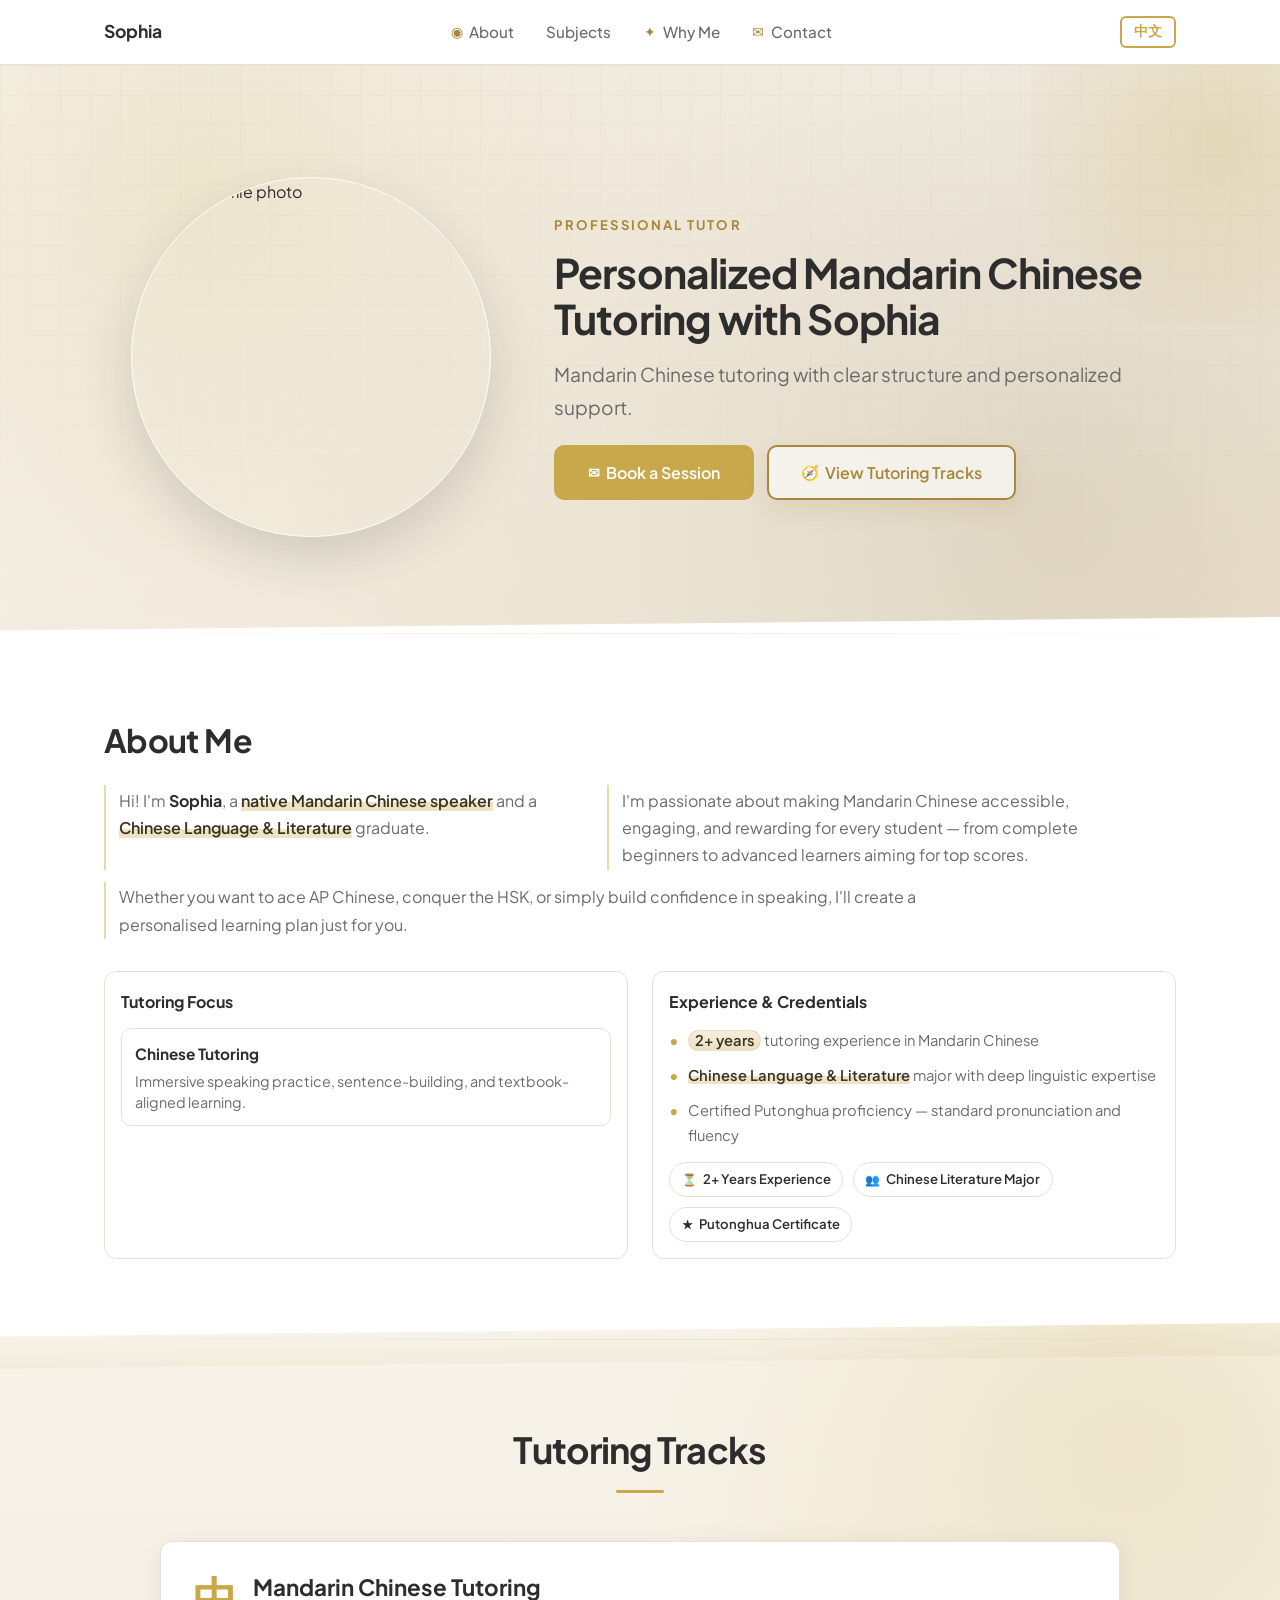
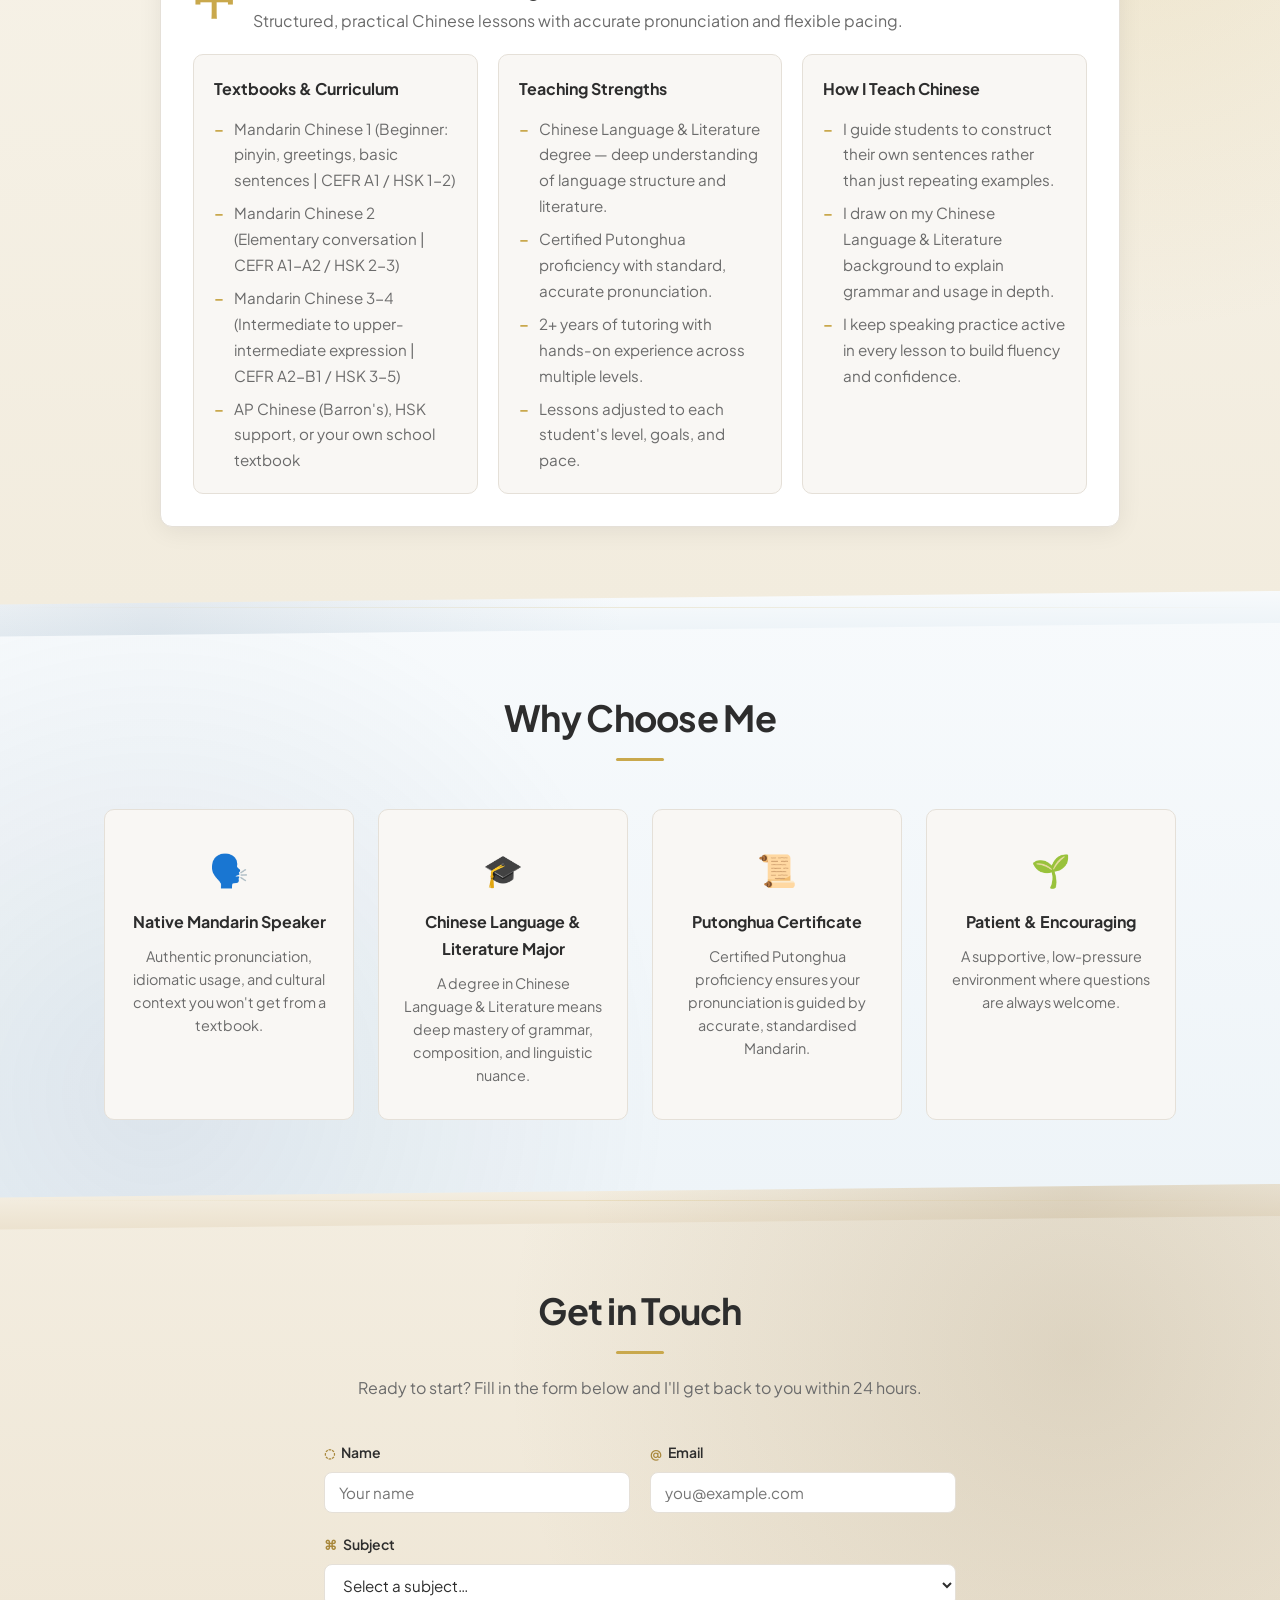
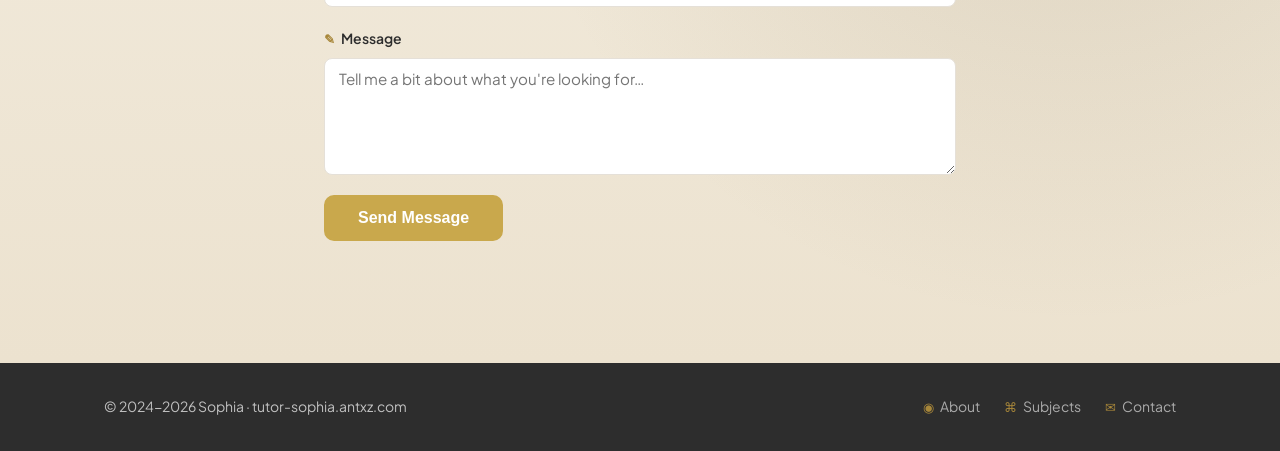
==== index.html @ 01e335f1 "Add Sophia's personal tutor website for tutor-sophia.antxz.com Agent-Logs-Url: https://github.com/An" ====
<!DOCTYPE html>
<html lang="en">
<head>
  <meta charset="UTF-8" />
  <meta name="viewport" content="width=device-width, initial-scale=1.0" />
  <title>Sophia Tutoring | Personalized Mandarin Chinese Lessons</title>
  <meta name="description" content="Personalized Mandarin Chinese tutoring with Sophia, a Chinese Language &amp; Literature graduate and native Mandarin speaker. Structured one-on-one lessons for school coursework, AP Chinese, HSK prep, and long-term confidence building." />
  <link rel="icon" type="image/svg+xml" href="favicon.svg" />
  <link rel="shortcut icon" href="favicon.svg" />

  <!-- Self-hosted: Plus Jakarta Sans (no external requests) -->

  <link rel="stylesheet" href="styles.css" />
</head>
<body>

  <div data-include="partials/nav.html"></div>
  <div data-include="partials/hero.html"></div>
  <div data-include="partials/about.html"></div>
  <div data-include="partials/subjects.html"></div>
  <div data-include="partials/why.html"></div>
  <div data-include="partials/contact.html"></div>
  <div data-include="partials/footer.html"></div>

  <script type="module" src="script.js"></script>
</body>
</html>
---- styles.css ----
/* ============================================================
   styles.css  —  Sophia Tutoring Website
   Palette:
     --accent:      #C9A84C  (warm gold)
     --accent-dark: #A8873A  (hover state)
     --bg:          #FFFFFF
     --surface:     #F9F7F4  (warm off-white for alternate sections)
     --text:        #2D2D2D  (dark charcoal)
     --text-muted:  #6B6B6B
     --border:      #E5E0D8
   ============================================================ */

/* ---------- Self-hosted Fonts ---------- */
@font-face {
  font-family: 'Plus Jakarta Sans';
  font-style: normal;
  font-weight: 400 700;
  font-display: swap;
  src: url('fonts/plus-jakarta-sans-latin-ext.woff2') format('woff2');
  unicode-range: U+0100-02BA, U+02BD-02C5, U+02C7-02CC, U+02CE-02D7, U+02DD-02FF,
                 U+0304, U+0308, U+0329, U+1D00-1DBF, U+1E00-1E9F, U+1EF2-1EFF,
                 U+2020, U+20A0-20AB, U+20AD-20C0, U+2113, U+2C60-2C7F, U+A720-A7FF;
}
@font-face {
  font-family: 'Plus Jakarta Sans';
  font-style: normal;
  font-weight: 400 700;
  font-display: swap;
  src: url('fonts/plus-jakarta-sans-latin.woff2') format('woff2');
  unicode-range: U+0000-00FF, U+0131, U+0152-0153, U+02BB-02BC, U+02C6, U+02DA,
                 U+02DC, U+0304, U+0308, U+0329, U+2000-206F, U+20AC, U+2122,
                 U+2191, U+2193, U+2212, U+2215, U+FEFF, U+FFFD;
}

/* ---------- Reset / Base ---------- */
*, *::before, *::after {
  box-sizing: border-box;
  margin: 0;
  padding: 0;
}

:root {
  --accent:       #C9A84C;
  --accent-dark:  #A8873A;
  --bg:           #FFFFFF;
  --surface:      #F9F7F4;
  --text:         #2D2D2D;
  --text-muted:   #6B6B6B;
  --border:       #E5E0D8;
  --radius:       10px;
  --transition:   0.25s ease;
  --shadow:       0 4px 24px rgba(0,0,0,0.07);
}

html {
  scroll-behavior: smooth;
  font-size: 16px;
}

body {
  font-family: 'Plus Jakarta Sans', 'PingFang SC', 'Microsoft YaHei', 'Noto Sans SC', sans-serif;
  background: var(--bg);
  color: var(--text);
  line-height: 1.7;
  -webkit-font-smoothing: antialiased;
}

/* When Chinese is active, prefer system CJK fonts (no external request needed) */
body.lang-zh {
  font-family: 'PingFang SC', 'Microsoft YaHei', 'Noto Sans SC', 'Plus Jakarta Sans', sans-serif;
}

body.menu-open {
  overflow: hidden;
}

img { max-width: 100%; display: block; }

a {
  color: inherit;
  text-decoration: none;
}

ul { list-style: none; }

/* ---------- Keyword Emphasis ---------- */
.kword {
  position: relative;
  display: inline;
  color: #3b3220;
  font-weight: 600;
  background-image: linear-gradient(180deg, transparent 58%, rgba(201,168,76,0.32) 58%);
  background-repeat: no-repeat;
  background-size: 100% 100%;
  animation: kwordPulse 3.4s ease-in-out infinite;
}

.kword-glow {
  background-image: linear-gradient(180deg, transparent 52%, rgba(201,168,76,0.5) 52%);
  text-shadow: 0 0 18px rgba(201,168,76,0.25);
}

.kword-pill {
  padding: 0.02em 0.38em;
  border-radius: 999px;
  background-image: linear-gradient(180deg, rgba(201,168,76,0.2) 0%, rgba(201,168,76,0.34) 100%);
  border: 1px solid rgba(168,135,58,0.25);
}


@keyframes kwordPulse {
  0%, 100% { background-size: 100% 100%; }
  50% { background-size: 100% 94%; }
}

@media (prefers-reduced-motion: reduce) {
  .kword {
    animation: none;
  }

  .hero-avatar {
    animation: none;
  }
}

/* ---------- Motion ---------- */
.reveal {
  opacity: 0;
  transform: translateY(18px);
  transition: opacity 0.55s ease, transform 0.55s ease;
}

.reveal.in-view {
  opacity: 1;
  transform: translateY(0);
}

/* ---------- Utility ---------- */
.container {
  width: 100%;
  max-width: 1120px;
  margin-inline: auto;
  padding-inline: 1.5rem;
}

.section-title {
  font-size: clamp(1.5rem, 3vw, 2.25rem);
  font-weight: 700;
  text-align: center;
  margin-bottom: 3rem;
  color: var(--text);
  letter-spacing: -0.02em;
}

.section-title::after {
  content: '';
  display: block;
  width: 3rem;
  height: 3px;
  background: var(--accent);
  border-radius: 2px;
  margin: 0.6rem auto 0;
}

/* ---------- Buttons ---------- */
.btn {
  display: inline-block;
  padding: 0.75rem 2rem;
  border-radius: var(--radius);
  font-weight: 600;
  font-size: 1rem;
  cursor: pointer;
  border: 2px solid transparent;
  transition: background var(--transition), color var(--transition),
              border-color var(--transition), transform var(--transition);
}

.btn-primary {
  background: var(--accent);
  color: #fff;
  border-color: var(--accent);
}

.btn-primary:hover,
.btn-primary:focus-visible {
  background: var(--accent-dark);
  border-color: var(--accent-dark);
  transform: translateY(-2px);
  outline: none;
}

.btn-outline {
  background: transparent;
  color: var(--text);
  border-color: var(--border);
}

.btn-outline:hover,
.btn-outline:focus-visible {
  border-color: var(--accent);
  color: var(--accent-dark);
  transform: translateY(-2px);
  outline: none;
}

/* ---------- Icon Accents ---------- */
.hero-actions .btn,
.footer-nav a,
.contact .form-group label,
.about-badge,
.navbar-links a,
.nav-dropdown-toggle {
  display: inline-flex;
  align-items: center;
  gap: 0.38rem;
}

.hero-actions .btn {
  justify-content: center;
}

.hero-actions .btn::before,
.footer-nav a::before,
.contact .form-group label::before,
.about-badge::before,
.navbar-links a::before,
.nav-dropdown-toggle::before {
  font-size: 0.9em;
  line-height: 1;
}

.navbar-links a[href="#about"]::before,
.footer-nav a[href="#about"]::before {
  content: '◉';
  color: var(--accent-dark);
}

.navbar-links a[href="#why"]::before {
  content: '✦';
  color: var(--accent-dark);
}

.navbar-links a[href="#contact"]::before,
.footer-nav a[href="#contact"]::before {
  content: '✉';
  color: var(--accent-dark);
}

.footer-nav a[href="#subjects"]::before {
  content: '⌘';
  color: var(--accent-dark);
}

.nav-dropdown-menu a[href="#subjects-chinese-title"]::before {
  content: '中';
  color: var(--accent-dark);
}

.nav-dropdown-menu a[href="#subjects-math-title"]::before {
  content: 'π';
  color: var(--accent-dark);
}

.nav-dropdown-toggle::before {
  content: '⌘';
  color: var(--accent-dark);
}

.hero-actions .btn-primary::before {
  content: '✉';
}

.hero-actions .hero-tracks-btn::before {
  content: '🧭';
}

.contact label[for="name"]::before {
  content: '◌';
  color: var(--accent-dark);
}

.contact label[for="email"]::before {
  content: '@';
  color: var(--accent-dark);
}

.contact label[for="subject"]::before {
  content: '⌘';
  color: var(--accent-dark);
}

.contact label[for="message"]::before {
  content: '✎';
  color: var(--accent-dark);
}

.about-badge:nth-child(1)::before {
  content: '⏳';
}

.about-badge:nth-child(2)::before {
  content: '👥';
}

.about-badge:nth-child(3)::before {
  content: '★';
}

/* ---------- NAVBAR ---------- */
.navbar {
  position: sticky;
  top: 0;
  z-index: 100;
  background: rgba(255, 255, 255, 0.95);
  backdrop-filter: blur(8px);
  border-bottom: 1px solid var(--border);
}

.navbar-inner {
  display: flex;
  align-items: center;
  justify-content: space-between;
  height: 64px;
  gap: 1rem;
}

.navbar-logo {
  font-size: 1.1rem;
  font-weight: 700;
  color: var(--text);
  white-space: nowrap;
  transition: color var(--transition);
}

.navbar-logo:hover {
  color: var(--accent);
}

.navbar-links {
  display: flex;
  align-items: center;
  gap: 2rem;
}

.navbar-links > a,
.nav-dropdown-toggle {
  min-height: 1.5rem;
  line-height: 1;
}

.navbar-links a {
  font-size: 0.95rem;
  font-weight: 500;
  color: var(--text-muted);
  transition: color var(--transition);
  white-space: nowrap;
}

.navbar-links a:hover,
.navbar-links a.active {
  color: var(--accent);
}

.nav-dropdown {
  position: relative;
  display: flex;
  align-items: center;
}

.nav-dropdown-toggle {
  appearance: none;
  -webkit-appearance: none;
  background: transparent;
  border: none;
  color: var(--text-muted);
  font-family: inherit;
  font-size: 0.95rem;
  font-weight: 500;
  cursor: pointer;
  transition: color var(--transition);
  padding: 0;
  margin: 0;
  line-height: 1;
}

.navbar-links a::before,
.nav-dropdown-toggle::before {
  display: inline-flex;
  align-items: center;
  justify-content: center;
  width: 0.95em;
  height: 0.95em;
  line-height: 1;
  flex: 0 0 auto;
}

.nav-dropdown-toggle:hover,
.nav-dropdown.open .nav-dropdown-toggle {
  color: var(--accent);
}

.nav-dropdown-menu {
  position: absolute;
  top: calc(100% + 12px);
  left: 0;
  min-width: 220px;
  background: #fff;
  border: 1px solid var(--border);
  border-radius: 10px;
  box-shadow: 0 16px 30px rgba(0,0,0,0.08);
  padding: 0.45rem;
  display: none;
  z-index: 120;
}

.nav-dropdown.open .nav-dropdown-menu,
.nav-dropdown:focus-within .nav-dropdown-menu {
  display: flex;
  flex-direction: column;
  gap: 0.2rem;
}

.nav-dropdown-menu a {
  padding: 0.5rem 0.65rem;
  border-radius: 8px;
  color: var(--text-muted);
}

.nav-dropdown-menu a:hover {
  background: var(--surface);
  color: var(--text);
}

.navbar-actions {
  display: flex;
  align-items: center;
  gap: 0.75rem;
}

.lang-toggle {
  background: transparent;
  border: 2px solid var(--accent);
  color: var(--accent);
  border-radius: 6px;
  padding: 0.3rem 0.75rem;
  font-size: 0.85rem;
  font-weight: 600;
  cursor: pointer;
  transition: background var(--transition), color var(--transition);
  white-space: nowrap;
}

.lang-toggle:hover {
  background: var(--accent);
  color: #fff;
}

.hamburger {
  display: none;
  flex-direction: column;
  justify-content: center;
  gap: 5px;
  background: transparent;
  border: none;
  cursor: pointer;
  padding: 4px;
}

.hamburger span {
  display: block;
  width: 24px;
  height: 2px;
  background: var(--text);
  border-radius: 2px;
  transition: transform var(--transition), opacity var(--transition);
}

.hamburger.open span:nth-child(1) { transform: translateY(7px) rotate(45deg); }
.hamburger.open span:nth-child(2) { opacity: 0; }
.hamburger.open span:nth-child(3) { transform: translateY(-7px) rotate(-45deg); }

/* ---------- HERO ---------- */
.hero {
  background:
    radial-gradient(circle at 15% 20%, rgba(201,168,76,0.20) 0%, rgba(201,168,76,0.06) 35%, transparent 65%),
    radial-gradient(circle at 82% 78%, rgba(140,120,82,0.18) 0%, rgba(140,120,82,0.05) 38%, transparent 68%),
    linear-gradient(145deg, #f9f7f4 0%, #f3eee4 52%, #efe6d4 100%);
  padding: 7rem 0 6rem;
  position: relative;
  overflow: hidden;
}

.hero::before {
  content: '';
  position: absolute;
  inset: 0;
  background-image:
    linear-gradient(rgba(45,45,45,0.045) 1px, transparent 1px),
    linear-gradient(90deg, rgba(45,45,45,0.045) 1px, transparent 1px);
  background-size: 30px 30px;
  mask-image: linear-gradient(to bottom, rgba(0,0,0,0.55), transparent 92%);
  pointer-events: none;
}

.hero::after {
  content: '';
  position: absolute;
  width: 380px;
  height: 380px;
  right: -130px;
  top: -120px;
  background: radial-gradient(circle, rgba(201,168,76,0.22) 0%, rgba(201,168,76,0.03) 72%, transparent 78%);
  pointer-events: none;
}

.hero-shell {
  position: relative;
  z-index: 1;
  display: grid;
  grid-template-columns: 0.4fr 0.6fr;
  gap: 2.2rem;
  align-items: center;
}

.hero-media {
  display: flex;
  justify-content: center;
}

.hero-panel {
  text-align: left;
}

.hero-avatar {
  width: min(100%, 360px);
  aspect-ratio: 1 / 1;
  object-fit: cover;
  border-radius: 50%;
  border: 1px solid rgba(255,255,255,0.85);
  box-shadow: 0 20px 50px rgba(45,45,45,0.16);
  animation: floatAvatar 6s ease-in-out infinite;
}

@keyframes floatAvatar {
  0%, 100% { transform: translateY(0); }
  50% { transform: translateY(-6px); }
}

.hero-eyebrow {
  font-size: 0.82rem;
  font-weight: 700;
  letter-spacing: 0.16em;
  text-transform: uppercase;
  color: var(--accent-dark);
  margin-bottom: 0.85rem;
}

.hero-title {
  font-size: clamp(1.65rem, 3.2vw, 2.55rem);
  font-weight: 700;
  line-height: 1.14;
  letter-spacing: -0.02em;
  color: var(--text);
  margin-bottom: 0.95rem;
}

.hero-tagline {
  font-size: clamp(1rem, 1.65vw, 1.2rem);
  color: var(--text-muted);
  max-width: 58ch;
  margin-bottom: 1.35rem;
}

.hero-actions {
  display: flex;
  gap: 0.8rem;
  flex-wrap: wrap;
}

.hero-actions .btn {
  min-width: 184px;
  text-align: center;
}

/* ---------- Section Transitions ---------- */
.about,
.subjects,
.why,
.contact {
  position: relative;
  isolation: isolate;
}

.about::before,
.subjects::before,
.why::before,
.contact::before {
  content: '';
  position: absolute;
  left: 0;
  right: 0;
  top: -16px;
  height: 32px;
  background: inherit;
  transform: skewY(-0.6deg);
  transform-origin: 100% 0;
  z-index: -1;
  pointer-events: none;
}

.about::after,
.subjects::after,
.why::after,
.contact::after {
  content: '';
  position: absolute;
  top: 0;
  left: 0;
  right: 0;
  height: 1px;
  background: linear-gradient(90deg, transparent 0%, rgba(201,168,76,0.2) 50%, transparent 100%);
  pointer-events: none;
}

.hero-tracks-btn {
  border-color: var(--accent-dark);
  color: var(--accent-dark);
  background: rgba(255,255,255,0.62);
  box-shadow: 0 10px 22px rgba(168,135,58,0.14);
}

.hero-tracks-btn:hover,
.hero-tracks-btn:focus-visible {
  background: var(--accent);
  color: #fff;
  border-color: var(--accent);
}

/* ---------- ABOUT ---------- */
.about {
  padding: 5rem 0;
  background: #ffffff;
}

.about-wrap {
  display: grid;
  grid-template-columns: 1fr;
  gap: 1.6rem;
}

.about-intro h2 {
  font-size: clamp(1.5rem, 3vw, 2rem);
  font-weight: 700;
  margin-bottom: 1.1rem;
  letter-spacing: -0.02em;
}

.about-story-grid {
  display: grid;
  grid-template-columns: repeat(2, minmax(0, 1fr));
  gap: 0.75rem 1.6rem;
  max-width: 980px;
}

.about-story-grid p {
  color: var(--text-muted);
  margin-bottom: 0;
  padding: 0.1rem 0 0.1rem 0.8rem;
  border-left: 2px solid rgba(201,168,76,0.45);
}

.about-story-grid p:nth-child(3) {
  grid-column: 1 / -1;
  max-width: 72ch;
}

.about-story-grid p strong {
  color: var(--text);
}

.about-details {
  display: grid;
  grid-template-columns: repeat(2, 1fr);
  gap: 1.5rem;
  padding-top: 0.4rem;
}

.about-card {
  background: rgba(255,255,255,0.78);
  border: 1px solid var(--border);
  border-radius: 12px;
  padding: 1rem;
}

.about-card h3 {
  font-size: 1rem;
  margin-bottom: 0.8rem;
}

.about-focus-grid {
  display: grid;
  grid-template-columns: 1fr;
  gap: 0.75rem;
}

.about-focus-item {
  background: #fff;
  border: 1px solid var(--border);
  border-radius: 10px;
  padding: 0.75rem 0.8rem;
}

.about-focus-item h4 {
  font-size: 0.96rem;
  margin-bottom: 0.25rem;
}

.about-focus-item p {
  font-size: 0.9rem;
  color: var(--text-muted);
  line-height: 1.45;
}

.about-highlights {
  display: flex;
  flex-direction: column;
  gap: 0.5rem;
  margin-bottom: 0.85rem;
}

.about-highlights li {
  padding-left: 1.2rem;
  position: relative;
  color: var(--text-muted);
  font-size: 0.92rem;
  overflow-wrap: anywhere;
}

.about-highlights li + li {
  margin-top: 0.12rem;
}

.about-highlights li::before {
  content: '•';
  position: absolute;
  left: 0;
  color: var(--accent);
  font-weight: 700;
}

.about-badges {
  display: flex;
  flex-wrap: wrap;
  gap: 0.6rem;
}

.about-badge {
  display: inline-flex;
  align-items: center;
  padding: 0.35rem 0.72rem;
  border-radius: 999px;
  background: rgba(255,255,255,0.9);
  border: 1px solid var(--border);
  color: var(--text);
  font-size: 0.82rem;
  font-weight: 600;
}

/* ---------- SUBJECTS ---------- */
.subjects {
  padding: 5rem 0;
  background:
    radial-gradient(circle at 88% 12%, rgba(201,168,76,0.18) 0%, transparent 36%),
    linear-gradient(180deg, #f7f3e9 0%, #f2ecde 100%);
}

.tracks-wrap {
  max-width: 960px;
  margin-inline: auto;
  display: flex;
  flex-direction: column;
  gap: 1.5rem;
}

.track-card {
  background: var(--bg);
  border: 1px solid var(--border);
  border-radius: 12px;
  padding: 2rem;
  box-shadow: var(--shadow);
}

.track-header {
  display: grid;
  grid-template-columns: auto 1fr;
  gap: 1rem;
  align-items: start;
  margin-bottom: 1.2rem;
}

.track-header h3 {
  font-size: 1.4rem;
  line-height: 1.2;
  margin-bottom: 0.4rem;
}

#subjects-chinese-title,
#subjects-math-title {
  scroll-margin-top: 86px;
}

.track-header p {
  color: var(--text-muted);
}

.track-grid {
  display: grid;
  grid-template-columns: repeat(2, 1fr);
  gap: 1.25rem;
  min-width: 0;
}

.track-grid.single-column {
  grid-template-columns: 1fr;
}

.track-grid.three-column {
  grid-template-columns: repeat(3, 1fr);
}

.track-column {
  background: var(--surface);
  border: 1px solid var(--border);
  border-radius: 10px;
  padding: 1.25rem;
  min-width: 0;
}

.track-column h4 {
  font-size: 1rem;
  margin-bottom: 0.85rem;
  overflow-wrap: anywhere;
}

.track-column ul {
  display: flex;
  flex-direction: column;
  gap: 0.45rem;
}

.track-column ul li {
  padding-left: 1.25rem;
  position: relative;
  color: var(--text-muted);
  font-size: 0.95rem;
  overflow-wrap: anywhere;
  word-break: break-word;
}

.track-column ul li::before {
  content: '–';
  position: absolute;
  left: 0;
  color: var(--accent);
  font-weight: 700;
}

.subject-icon {
  font-size: 2.75rem;
  font-weight: 700;
  color: var(--accent);
  margin-bottom: 1rem;
  line-height: 1;
}

.subject-card h3 {
  font-size: 1.2rem;
  font-weight: 700;
  margin-bottom: 1.25rem;
  color: var(--text);
}

.subject-card ul {
  display: flex;
  flex-direction: column;
  gap: 0.5rem;
  text-align: left;
}

.subject-card ul li {
  padding-left: 1.25rem;
  position: relative;
  color: var(--text-muted);
  font-size: 0.95rem;
}

.subject-card ul li::before {
  content: '–';
  position: absolute;
  left: 0;
  color: var(--accent);
  font-weight: 700;
}

/* ---------- WHY CHOOSE ME ---------- */
.why {
  padding: 5rem 0;
  background:
    radial-gradient(circle at 12% 82%, rgba(82,111,140,0.12) 0%, transparent 42%),
    linear-gradient(180deg, #f7fafc 0%, #eef4f8 100%);
}

.why-grid {
  display: grid;
  grid-template-columns: repeat(4, 1fr);
  gap: 1.5rem;
}

.why-card {
  background: var(--surface);
  border: 1px solid var(--border);
  border-radius: var(--radius);
  padding: 2rem 1.5rem;
  text-align: center;
  transition: transform var(--transition), box-shadow var(--transition);
}

.why-card:hover {
  transform: translateY(-4px);
  box-shadow: var(--shadow);
}

.why-icon {
  font-size: 2rem;
  margin-bottom: 0.75rem;
}

.why-card h3 {
  font-size: 1rem;
  font-weight: 700;
  margin-bottom: 0.6rem;
  color: var(--text);
}

.why-card p {
  font-size: 0.9rem;
  color: var(--text-muted);
  line-height: 1.6;
}

/* ---------- CONTACT ---------- */
.contact {
  padding: 5rem 0;
  background:
    radial-gradient(circle at 84% 20%, rgba(140,120,82,0.2) 0%, transparent 46%),
    linear-gradient(180deg, #f3ede0 0%, #ece2cf 100%);
}

.contact-wrap {
  max-width: 680px;
}

.contact-sub {
  text-align: center;
  color: var(--text-muted);
  margin-top: -1.75rem;
  margin-bottom: 2.5rem;
}

.contact-form {
  display: flex;
  flex-direction: column;
  gap: 1.25rem;
}

.form-honeypot {
  position: absolute;
  left: -9999px;
  width: 1px;
  height: 1px;
  overflow: hidden;
}

.form-row {
  display: grid;
  grid-template-columns: 1fr 1fr;
  gap: 1.25rem;
}

.form-group {
  display: flex;
  flex-direction: column;
  gap: 0.4rem;
}

.form-group label {
  font-size: 0.875rem;
  font-weight: 600;
  color: var(--text);
}

.form-group input,
.form-group select,
.form-group textarea {
  font-family: inherit;
  font-size: 0.95rem;
  padding: 0.65rem 0.9rem;
  border: 1.5px solid var(--border);
  border-radius: 8px;
  background: var(--bg);
  color: var(--text);
  transition: border-color var(--transition), box-shadow var(--transition);
  outline: none;
}

.form-group input:focus,
.form-group select:focus,
.form-group textarea:focus {
  border-color: var(--accent);
  box-shadow: 0 0 0 3px rgba(201,168,76,0.15);
}

.form-group textarea { resize: vertical; }

.contact-form .btn { align-self: flex-start; }

.contact-form .btn:disabled {
  opacity: 0.72;
  cursor: not-allowed;
  transform: none;
}

.contact-status {
  min-height: 1.35rem;
  font-size: 0.9rem;
  line-height: 1.4;
}

.contact-status.is-success {
  color: #176a37;
}

.contact-status.is-error {
  color: #9f2525;
}

.contact-status.is-info {
  color: var(--text-muted);
}

/* ---------- FOOTER ---------- */
.footer {
  background: var(--text);
  color: rgba(255,255,255,0.7);
  padding: 2rem 0;
}

.footer-inner {
  display: flex;
  align-items: center;
  justify-content: space-between;
  gap: 1rem;
  flex-wrap: wrap;
}

.footer p { font-size: 0.875rem; }

.footer-nav {
  display: flex;
  gap: 1.5rem;
}

.footer-nav a {
  font-size: 0.875rem;
  color: rgba(255,255,255,0.6);
  transition: color var(--transition);
}

.footer-nav a:hover { color: var(--accent); }

/* ============================================================
   RESPONSIVE — Tablet (≤ 900px)
   ============================================================ */
@media (max-width: 900px) {
  .why-grid {
    grid-template-columns: repeat(2, 1fr);
  }

  .hero-shell {
    grid-template-columns: 1fr;
    gap: 1.3rem;
  }

  .hero-media {
    justify-content: center;
  }

  .hero-panel {
    text-align: center;
  }

  .hero-avatar {
    width: min(100%, 300px);
  }

  .hero-actions {
    justify-content: center;
  }

  .about-story-grid {
    grid-template-columns: 1fr;
  }

  .about-story-grid p:nth-child(3) {
    grid-column: auto;
    max-width: none;
  }

  .track-grid {
    grid-template-columns: 1fr;
  }

  .about-details {
    grid-template-columns: 1fr;
  }

  .about::before,
  .subjects::before,
  .why::before,
  .contact::before {
    top: -12px;
    height: 24px;
    transform: skewY(-0.45deg);
  }
}

/* ============================================================
   RESPONSIVE — Mobile (≤ 640px)
   ============================================================ */
@media (max-width: 640px) {
  /* Navbar: full-screen centered overlay */
  .navbar-links {
    display: flex;
    position: absolute;
    top: 64px;
    left: 0;
    right: 0;
    min-height: calc(100dvh - 64px);
    background: var(--bg);
    flex-direction: column;
    align-items: center;
    justify-content: center;
    gap: 2rem;
    z-index: 99;
    opacity: 0;
    transform: translateY(-12px);
    transition: opacity 0.25s ease, transform 0.25s ease;
    pointer-events: none;
    visibility: hidden;
    overflow-y: auto;
  }

  .navbar-links.open {
    opacity: 1;
    transform: translateY(0);
    pointer-events: auto;
    visibility: visible;
  }

  .navbar-links a {
    font-size: 1.25rem;
    font-weight: 600;
    color: var(--text);
    text-align: center;
  }

  .navbar-links > a,
  .navbar-links > .nav-dropdown {
    opacity: 0;
    transform: translateY(10px);
    transition: opacity 0.24s ease, transform 0.24s ease;
  }

  .navbar-links.open > a,
  .navbar-links.open > .nav-dropdown {
    opacity: 1;
    transform: translateY(0);
  }

  .navbar-links.open > *:nth-child(1) { transition-delay: 0.03s; }
  .navbar-links.open > *:nth-child(2) { transition-delay: 0.07s; }
  .navbar-links.open > *:nth-child(3) { transition-delay: 0.11s; }
  .navbar-links.open > *:nth-child(4) { transition-delay: 0.15s; }

  .nav-dropdown {
    flex-direction: column;
    align-items: center;
  }

  .nav-dropdown-toggle {
    font-size: 1.25rem;
    font-weight: 600;
    color: var(--text);
    text-align: center;
    width: auto;
  }

  .nav-dropdown-menu {
    position: static;
    min-width: 0;
    box-shadow: none;
    border: 0;
    border-radius: 0;
    background: transparent;
    padding: 0.5rem 0 0.2rem;
    display: flex;
    flex-direction: column;
    align-items: center;
    gap: 0.75rem;
    max-height: 0;
    opacity: 0;
    overflow: hidden;
    pointer-events: none;
    transform: translateY(-6px);
    transition: max-height 0.28s ease, opacity 0.22s ease, transform 0.22s ease;
  }

  .nav-dropdown.open .nav-dropdown-menu {
    max-height: 180px;
    opacity: 1;
    transform: translateY(0);
    pointer-events: auto;
  }

  .nav-dropdown-menu a {
    padding: 0.2rem 0;
    border-radius: 0;
    font-size: 1rem;
    text-align: center;
    color: var(--text-muted);
  }

  .nav-dropdown-menu a:hover {
    background: transparent;
    color: var(--accent);
  }

  .hamburger { display: flex; z-index: 100; }

  /* Hero */
  .hero { padding: 5rem 0 4rem; }

  .hero-title {
    font-size: 1.5rem;
    line-height: 1.2;
  }

  .hero-tagline {
    overflow-wrap: anywhere;
    word-break: break-word;
  }

  .hero-actions {
    width: 100%;
    flex-direction: column;
  }

  .hero-actions .btn {
    width: 100%;
    min-width: 0;
  }

  .about-story-grid p {
    padding: 0.75rem;
    border: 1px solid var(--border);
    border-left: 2px solid rgba(201,168,76,0.45);
    border-radius: 8px;
    background: rgba(255,255,255,0.8);
  }

  .tracks-wrap,
  .track-card,
  .track-grid,
  .track-column {
    min-width: 0;
  }

  .track-grid.three-column {
    display: flex;
    flex-direction: column;
    gap: 0.85rem;
  }

  .track-column {
    padding: 0.95rem;
  }

  .track-column ul li {
    font-size: 0.9rem;
  }

  .track-card {
    padding: 1.25rem;
  }

  .track-header {
    grid-template-columns: 1fr;
    text-align: left;
  }

  /* Why: single column */
  .why-grid {
    grid-template-columns: 1fr;
  }

  /* Contact form row: single column */
  .form-row {
    grid-template-columns: 1fr;
  }

  /* Footer */
  .footer-inner {
    flex-direction: column;
    text-align: center;
  }

  .footer-nav { justify-content: center; }

  .hero-actions .btn::before,
  .footer-nav a::before,
  .contact .form-group label::before,
  .about-badge::before,
  .navbar-links a::before,
  .nav-dropdown-toggle::before {
    width: 1.05rem;
    text-align: center;
  }
}
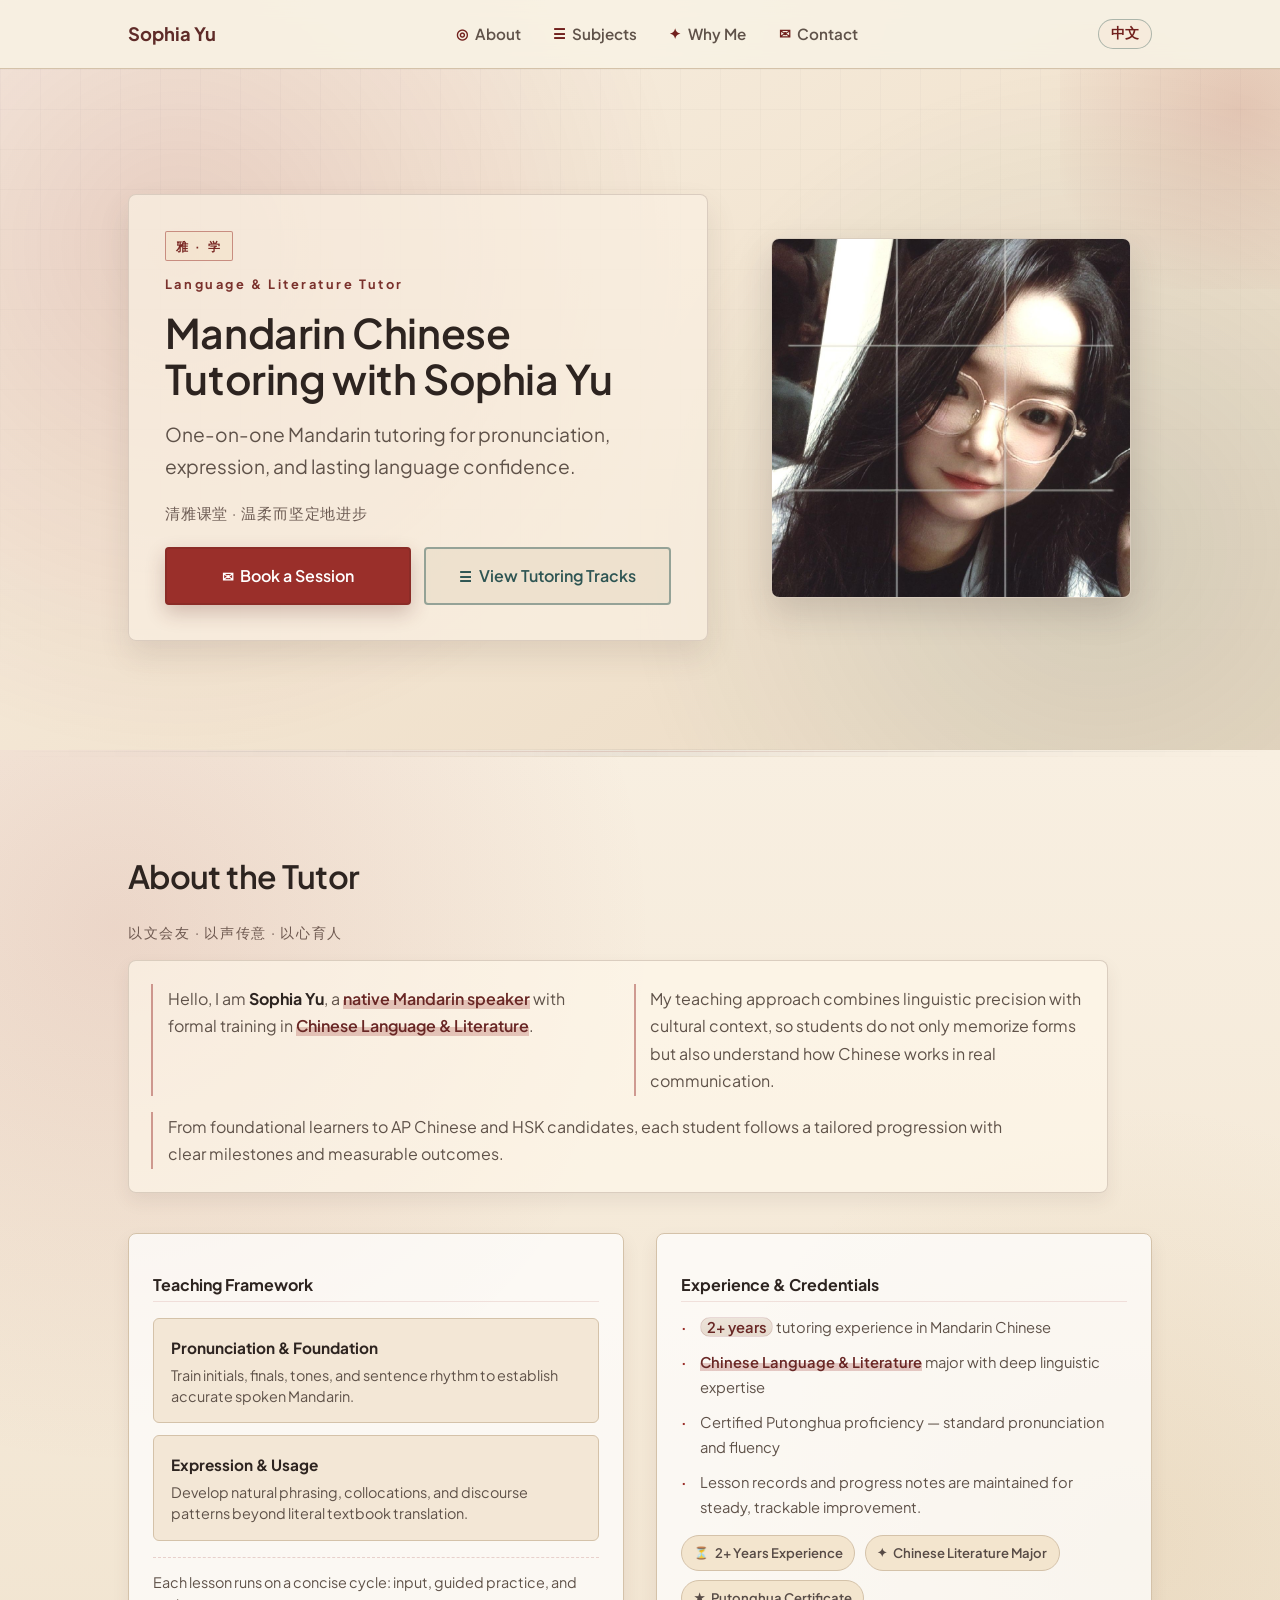
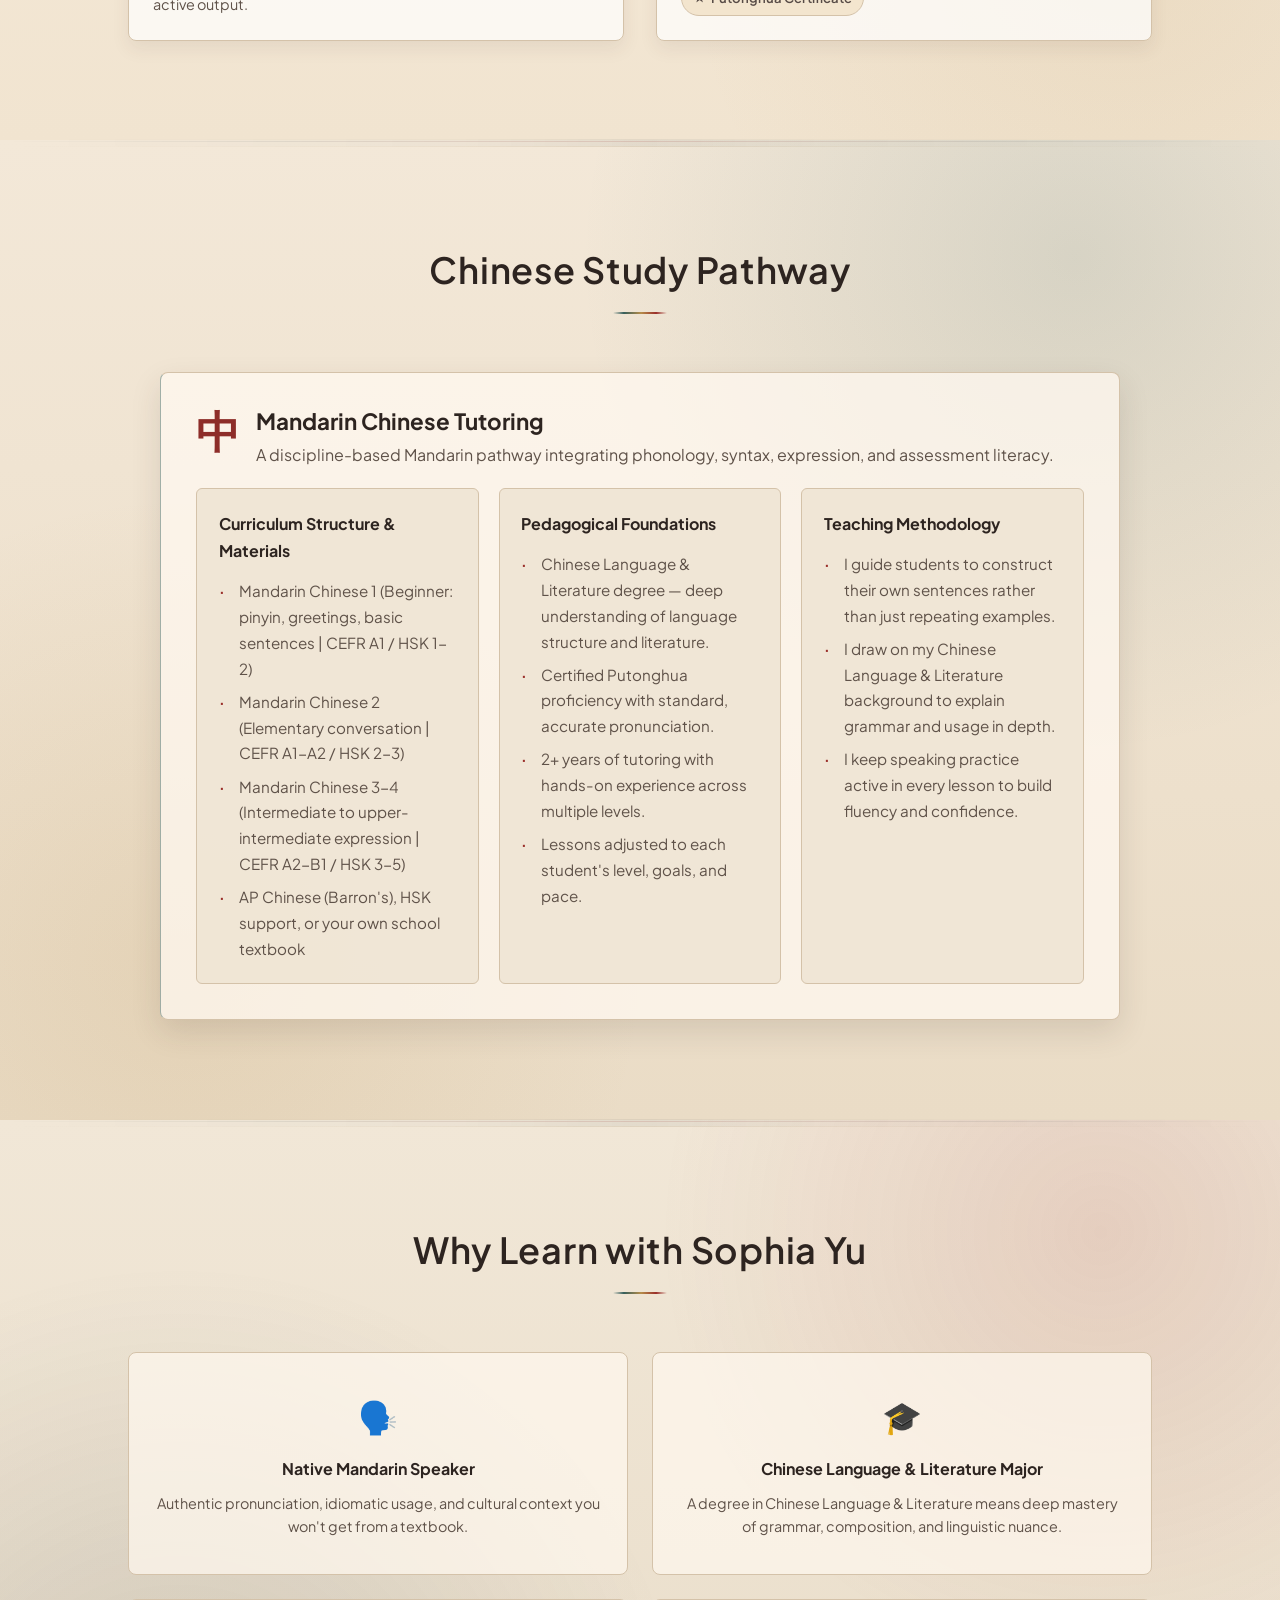
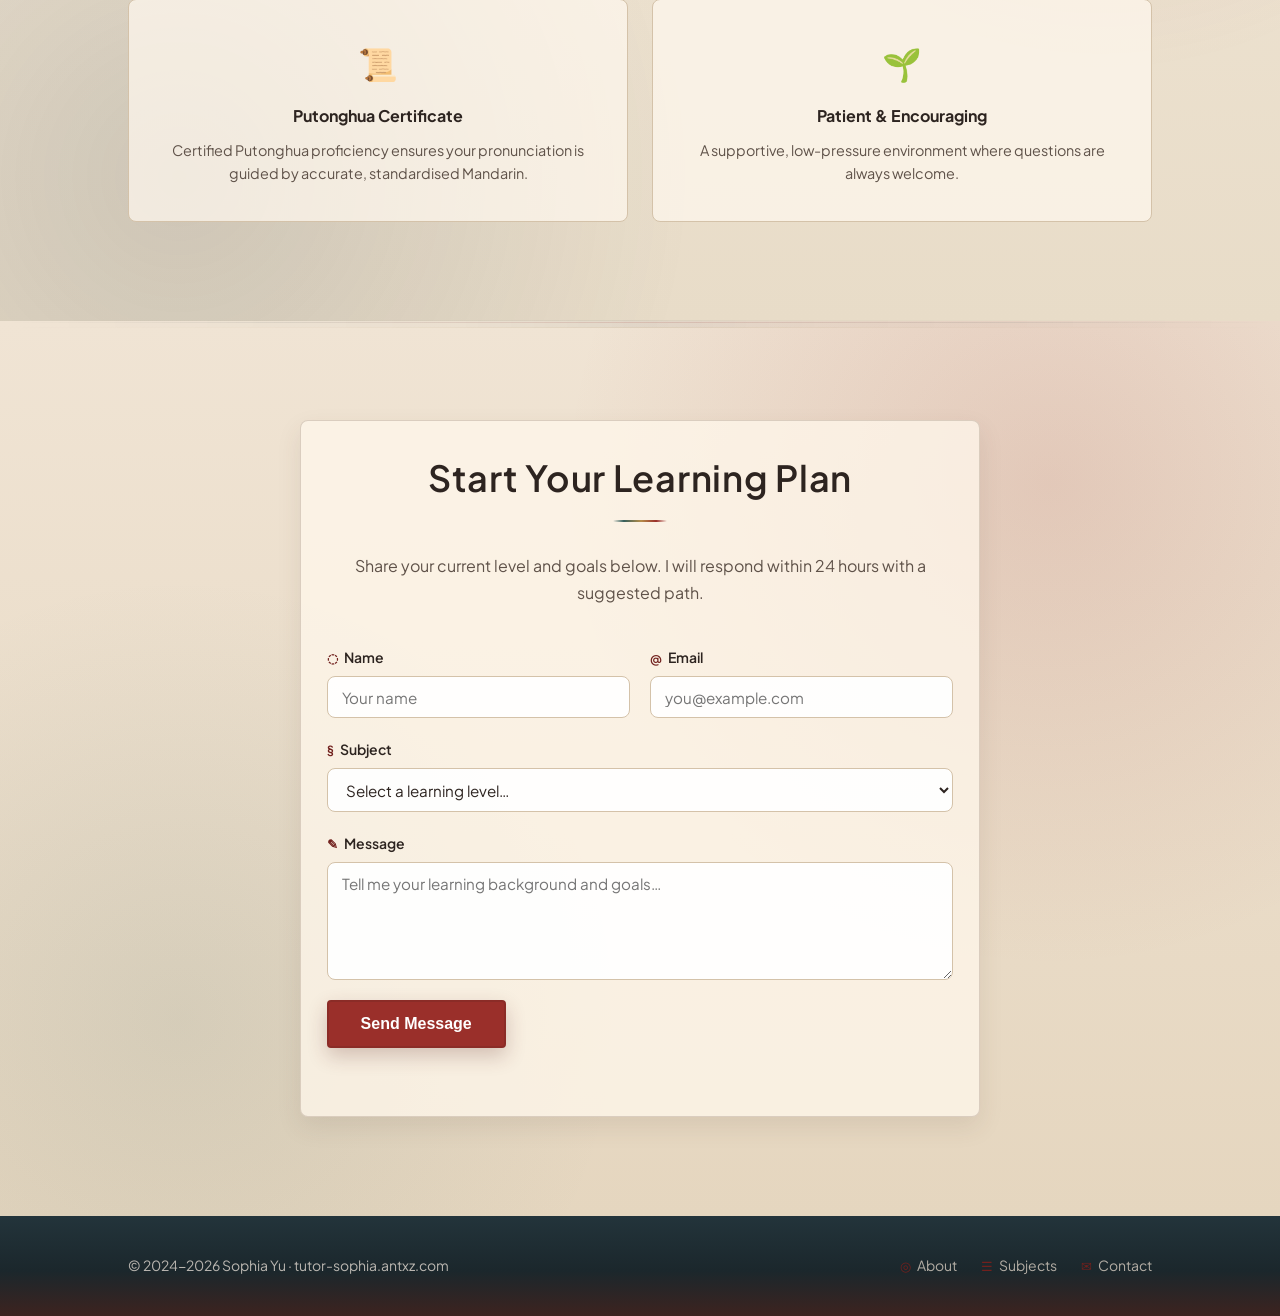
==== commit dedd59ee: "feat: refine Sophia Yu tutoring site theme, copy, and contact worker setup - reworked visual directi" ====
--- a/index.html
+++ b/index.html
@@ -3,8 +3,8 @@
 <head>
   <meta charset="UTF-8" />
   <meta name="viewport" content="width=device-width, initial-scale=1.0" />
-  <title>Sophia Tutoring | Personalized Mandarin Chinese Lessons</title>
-  <meta name="description" content="Personalized Mandarin Chinese tutoring with Sophia, a Chinese Language &amp; Literature graduate and native Mandarin speaker. Structured one-on-one lessons for school coursework, AP Chinese, HSK prep, and long-term confidence building." />
+  <title>Sophia Yu | Mandarin Chinese Tutoring</title>
+  <meta name="description" content="Sophia Yu offers one-on-one Mandarin Chinese instruction with a Chinese Language &amp; Literature background, combining phonetic accuracy, expressive depth, and exam-ready structure for AP Chinese and HSK learners." />
   <link rel="icon" type="image/svg+xml" href="favicon.svg" />
   <link rel="shortcut icon" href="favicon.svg" />
 
--- a/styles.css
+++ b/styles.css
@@ -1,14 +1,7 @@
 /* ============================================================
-   styles.css  —  Sophia Tutoring Website
-   Palette:
-     --accent:      #C9A84C  (warm gold)
-     --accent-dark: #A8873A  (hover state)
-     --bg:          #FFFFFF
-     --surface:     #F9F7F4  (warm off-white for alternate sections)
-     --text:        #2D2D2D  (dark charcoal)
-     --text-muted:  #6B6B6B
-     --border:      #E5E0D8
-   ============================================================ */
+  styles.css  —  Sophia Tutoring Website
+  Theme refresh: feminine Chinese-classical aesthetic
+  ============================================================ */
 
 /* ---------- Self-hosted Fonts ---------- */
 @font-face {
@@ -40,16 +33,22 @@
 }
 
 :root {
-  --accent:       #C9A84C;
-  --accent-dark:  #A8873A;
-  --bg:           #FFFFFF;
-  --surface:      #F9F7F4;
-  --text:         #2D2D2D;
-  --text-muted:   #6B6B6B;
-  --border:       #E5E0D8;
+  --accent:       #9a2f2a;
+  --accent-dark:  #71201d;
+  --accent-soft:  #f3e3ca;
+  --gold:         #b68d4a;
+  --jade:         #355e5b;
+  --ink:          #22303a;
+  --bg:           #f8f0e3;
+  --surface:      #f4eadb;
+  --surface-alt:  #ecdfcb;
+  --text:         #2d2420;
+  --text-muted:   #5f5249;
+  --border:       #d4c2a9;
   --radius:       10px;
   --transition:   0.25s ease;
-  --shadow:       0 4px 24px rgba(0,0,0,0.07);
+  --shadow:       0 12px 30px rgba(58, 45, 40, 0.13);
+  --font-ink:     'STKaiti', 'KaiTi', 'Kaiti SC', 'Songti SC', 'Noto Serif SC', 'SimSun', 'Times New Roman', serif;
 }
 
 html {
@@ -58,11 +57,38 @@
 }
 
 body {
-  font-family: 'Plus Jakarta Sans', 'PingFang SC', 'Microsoft YaHei', 'Noto Sans SC', sans-serif;
+  font-family: 'Plus Jakarta Sans', 'PingFang SC', 'Hiragino Sans GB', 'Microsoft YaHei', 'Noto Sans SC', sans-serif;
   background: var(--bg);
   color: var(--text);
   line-height: 1.7;
   -webkit-font-smoothing: antialiased;
+  position: relative;
+}
+
+body.lang-zh .navbar-logo,
+body.lang-zh .hero-eyebrow,
+body.lang-zh .hero-title,
+body.lang-zh .section-title,
+body.lang-zh .about-intro h2,
+body.lang-zh .about-card h3,
+body.lang-zh .track-header h3,
+body.lang-zh .why-card h3,
+body.lang-zh .contact .section-title,
+body.lang-zh .footer p {
+  font-family: var(--font-ink);
+}
+
+body::before {
+  content: '';
+  position: fixed;
+  inset: 0;
+  pointer-events: none;
+  z-index: -1;
+  background:
+    radial-gradient(circle at 10% 16%, rgba(154,47,42,0.13) 0%, transparent 40%),
+    radial-gradient(circle at 86% 10%, rgba(53,94,91,0.12) 0%, transparent 36%),
+    radial-gradient(circle at 72% 78%, rgba(182,141,74,0.12) 0%, transparent 34%),
+    linear-gradient(180deg, #faf3e8 0%, #f4e8d7 44%, #ecdeca 100%);
 }
 
 /* When Chinese is active, prefer system CJK fonts (no external request needed) */
@@ -87,24 +113,24 @@
 .kword {
   position: relative;
   display: inline;
-  color: #3b3220;
+  color: #692725;
   font-weight: 600;
-  background-image: linear-gradient(180deg, transparent 58%, rgba(201,168,76,0.32) 58%);
+  background-image: linear-gradient(180deg, transparent 56%, rgba(154,47,42,0.24) 56%);
   background-repeat: no-repeat;
   background-size: 100% 100%;
   animation: kwordPulse 3.4s ease-in-out infinite;
 }
 
 .kword-glow {
-  background-image: linear-gradient(180deg, transparent 52%, rgba(201,168,76,0.5) 52%);
-  text-shadow: 0 0 18px rgba(201,168,76,0.25);
+  background-image: linear-gradient(180deg, transparent 52%, rgba(154,47,42,0.3) 52%);
+  text-shadow: 0 0 10px rgba(154,47,42,0.16);
 }
 
 .kword-pill {
   padding: 0.02em 0.38em;
   border-radius: 999px;
-  background-image: linear-gradient(180deg, rgba(201,168,76,0.2) 0%, rgba(201,168,76,0.34) 100%);
-  border: 1px solid rgba(168,135,58,0.25);
+  background-image: linear-gradient(180deg, rgba(235,225,215,0.9) 0%, rgba(228,216,203,0.92) 100%);
+  border: 1px solid rgba(127,47,56,0.16);
 }
 
 
@@ -138,67 +164,71 @@
 /* ---------- Utility ---------- */
 .container {
   width: 100%;
-  max-width: 1120px;
+  max-width: 1080px;
   margin-inline: auto;
-  padding-inline: 1.5rem;
+  padding-inline: 1.75rem;
 }
 
 .section-title {
   font-size: clamp(1.5rem, 3vw, 2.25rem);
-  font-weight: 700;
+  font-weight: 600;
   text-align: center;
-  margin-bottom: 3rem;
+  margin-bottom: 3.6rem;
   color: var(--text);
-  letter-spacing: -0.02em;
+  letter-spacing: 0.02em;
 }
 
 .section-title::after {
   content: '';
   display: block;
-  width: 3rem;
-  height: 3px;
-  background: var(--accent);
+  width: 3.4rem;
+  height: 2px;
+  background: linear-gradient(90deg, transparent 0%, var(--jade) 20%, var(--gold) 52%, var(--accent) 80%, transparent 100%);
   border-radius: 2px;
-  margin: 0.6rem auto 0;
+  margin: 0.75rem auto 0;
 }
 
 /* ---------- Buttons ---------- */
 .btn {
   display: inline-block;
-  padding: 0.75rem 2rem;
-  border-radius: var(--radius);
+  padding: 0.82rem 2rem;
+  border-radius: 4px;
   font-weight: 600;
   font-size: 1rem;
   cursor: pointer;
   border: 2px solid transparent;
-  transition: background var(--transition), color var(--transition),
-              border-color var(--transition), transform var(--transition);
+  transition: color var(--transition), border-color var(--transition),
+              transform var(--transition), box-shadow var(--transition);
 }
 
 .btn-primary {
-  background: var(--accent);
+  background-color: #9a2f2a;
+  background-image: none;
   color: #fff;
-  border-color: var(--accent);
+  border-color: #8b2c27;
+  box-shadow: 0 8px 20px rgba(90, 39, 35, 0.24);
 }
 
 .btn-primary:hover,
 .btn-primary:focus-visible {
-  background: var(--accent-dark);
+  background-color: #71201d;
+  background-image: none;
   border-color: var(--accent-dark);
   transform: translateY(-2px);
   outline: none;
 }
 
 .btn-outline {
-  background: transparent;
-  color: var(--text);
-  border-color: var(--border);
+  background: rgba(236,223,203,0.72);
+  color: var(--jade);
+  border-color: rgba(53,94,91,0.42);
 }
 
 .btn-outline:hover,
 .btn-outline:focus-visible {
   border-color: var(--accent);
   color: var(--accent-dark);
+  background: rgba(243,227,202,0.7);
   transform: translateY(-2px);
   outline: none;
 }
@@ -231,12 +261,17 @@
 
 .navbar-links a[href="#about"]::before,
 .footer-nav a[href="#about"]::before {
-  content: '◉';
+  content: '◎';
   color: var(--accent-dark);
 }
 
 .navbar-links a[href="#why"]::before {
   content: '✦';
+  color: var(--accent-dark);
+}
+
+.navbar-links a[href="#subjects"]::before {
+  content: '☰';
   color: var(--accent-dark);
 }
 
@@ -247,7 +282,7 @@
 }
 
 .footer-nav a[href="#subjects"]::before {
-  content: '⌘';
+  content: '☰';
   color: var(--accent-dark);
 }
 
@@ -262,7 +297,7 @@
 }
 
 .nav-dropdown-toggle::before {
-  content: '⌘';
+  content: '☰';
   color: var(--accent-dark);
 }
 
@@ -271,7 +306,7 @@
 }
 
 .hero-actions .hero-tracks-btn::before {
-  content: '🧭';
+  content: '☰';
 }
 
 .contact label[for="name"]::before {
@@ -285,7 +320,7 @@
 }
 
 .contact label[for="subject"]::before {
-  content: '⌘';
+  content: '§';
   color: var(--accent-dark);
 }
 
@@ -299,7 +334,7 @@
 }
 
 .about-badge:nth-child(2)::before {
-  content: '👥';
+  content: '✦';
 }
 
 .about-badge:nth-child(3)::before {
@@ -311,8 +346,8 @@
   position: sticky;
   top: 0;
   z-index: 100;
-  background: rgba(255, 255, 255, 0.95);
-  backdrop-filter: blur(8px);
+  background: rgba(248, 241, 227, 0.9);
+  backdrop-filter: blur(10px);
   border-bottom: 1px solid var(--border);
 }
 
@@ -320,20 +355,20 @@
   display: flex;
   align-items: center;
   justify-content: space-between;
-  height: 64px;
+  height: 68px;
   gap: 1rem;
 }
 
 .navbar-logo {
-  font-size: 1.1rem;
+  font-size: 1.15rem;
   font-weight: 700;
-  color: var(--text);
+  color: #5f2b28;
   white-space: nowrap;
   transition: color var(--transition);
 }
 
 .navbar-logo:hover {
-  color: var(--accent);
+  color: var(--accent-dark);
 }
 
 .navbar-links {
@@ -350,7 +385,7 @@
 
 .navbar-links a {
   font-size: 0.95rem;
-  font-weight: 500;
+  font-weight: 600;
   color: var(--text-muted);
   transition: color var(--transition);
   white-space: nowrap;
@@ -404,10 +439,10 @@
   top: calc(100% + 12px);
   left: 0;
   min-width: 220px;
-  background: #fff;
+  background: #f6ecde;
   border: 1px solid var(--border);
   border-radius: 10px;
-  box-shadow: 0 16px 30px rgba(0,0,0,0.08);
+  box-shadow: 0 18px 30px rgba(110, 76, 76, 0.14);
   padding: 0.45rem;
   display: none;
   z-index: 120;
@@ -438,10 +473,10 @@
 }
 
 .lang-toggle {
-  background: transparent;
-  border: 2px solid var(--accent);
-  color: var(--accent);
-  border-radius: 6px;
+  background: rgba(246,235,220,0.92);
+  border: 1.5px solid rgba(53,94,91,0.38);
+  color: var(--accent-dark);
+  border-radius: 999px;
   padding: 0.3rem 0.75rem;
   font-size: 0.85rem;
   font-weight: 600;
@@ -482,10 +517,10 @@
 /* ---------- HERO ---------- */
 .hero {
   background:
-    radial-gradient(circle at 15% 20%, rgba(201,168,76,0.20) 0%, rgba(201,168,76,0.06) 35%, transparent 65%),
-    radial-gradient(circle at 82% 78%, rgba(140,120,82,0.18) 0%, rgba(140,120,82,0.05) 38%, transparent 68%),
-    linear-gradient(145deg, #f9f7f4 0%, #f3eee4 52%, #efe6d4 100%);
-  padding: 7rem 0 6rem;
+    radial-gradient(circle at 14% 26%, rgba(154,47,42,0.16) 0%, transparent 42%),
+    radial-gradient(circle at 86% 70%, rgba(53,94,91,0.14) 0%, transparent 40%),
+    linear-gradient(145deg, #f8f0e4 0%, #f2e4d0 52%, #ebdac3 100%);
+  padding: 7.8rem 0 6.8rem;
   position: relative;
   overflow: hidden;
 }
@@ -495,21 +530,21 @@
   position: absolute;
   inset: 0;
   background-image:
-    linear-gradient(rgba(45,45,45,0.045) 1px, transparent 1px),
-    linear-gradient(90deg, rgba(45,45,45,0.045) 1px, transparent 1px);
-  background-size: 30px 30px;
-  mask-image: linear-gradient(to bottom, rgba(0,0,0,0.55), transparent 92%);
+    linear-gradient(rgba(34,48,58,0.045) 1px, transparent 1px),
+    linear-gradient(90deg, rgba(34,48,58,0.045) 1px, transparent 1px);
+  background-size: 40px 40px;
+  mask-image: linear-gradient(to bottom, rgba(0,0,0,0.55), transparent 93%);
   pointer-events: none;
 }
 
 .hero::after {
   content: '';
   position: absolute;
-  width: 380px;
-  height: 380px;
-  right: -130px;
-  top: -120px;
-  background: radial-gradient(circle, rgba(201,168,76,0.22) 0%, rgba(201,168,76,0.03) 72%, transparent 78%);
+  width: 360px;
+  height: 360px;
+  right: -140px;
+  top: -140px;
+  background: radial-gradient(circle, rgba(154,47,42,0.16) 0%, rgba(154,47,42,0.02) 72%, transparent 78%);
   pointer-events: none;
 }
 
@@ -517,27 +552,34 @@
   position: relative;
   z-index: 1;
   display: grid;
-  grid-template-columns: 0.4fr 0.6fr;
-  gap: 2.2rem;
+  grid-template-columns: 1.18fr 0.82fr;
+  gap: 2.6rem;
   align-items: center;
 }
 
 .hero-media {
   display: flex;
   justify-content: center;
+  order: 2;
 }
 
 .hero-panel {
+  order: 1;
   text-align: left;
+  background: rgba(249,239,224,0.78);
+  border: 1px solid rgba(216,203,189,0.95);
+  border-radius: 8px;
+  padding: clamp(2rem, 2.8vw, 2.8rem);
+  box-shadow: 0 14px 30px rgba(84, 65, 59, 0.12);
 }
 
 .hero-avatar {
   width: min(100%, 360px);
   aspect-ratio: 1 / 1;
   object-fit: cover;
-  border-radius: 50%;
-  border: 1px solid rgba(255,255,255,0.85);
-  box-shadow: 0 20px 50px rgba(45,45,45,0.16);
+  border-radius: 8px;
+  border: 1px solid rgba(216,203,189,0.9);
+  box-shadow: 0 14px 34px rgba(64, 49, 49, 0.18);
   animation: floatAvatar 6s ease-in-out infinite;
 }
 
@@ -547,19 +589,35 @@
 }
 
 .hero-eyebrow {
-  font-size: 0.82rem;
+  font-size: 0.8rem;
   font-weight: 700;
-  letter-spacing: 0.16em;
-  text-transform: uppercase;
-  color: var(--accent-dark);
+  letter-spacing: 0.2em;
+  text-transform: none;
+  color: #7a312c;
   margin-bottom: 0.85rem;
+}
+
+.hero-seal {
+  display: inline-flex;
+  align-items: center;
+  justify-content: center;
+  min-width: 4.2rem;
+  padding: 0.22rem 0.62rem;
+  border-radius: 2px;
+  margin-bottom: 0.8rem;
+  border: 1px solid rgba(154,47,42,0.48);
+  color: #7a2925;
+  background: rgba(243,227,202,0.6);
+  font-size: 0.78rem;
+  letter-spacing: 0.22em;
+  font-weight: 700;
 }
 
 .hero-title {
   font-size: clamp(1.65rem, 3.2vw, 2.55rem);
-  font-weight: 700;
+  font-weight: 600;
   line-height: 1.14;
-  letter-spacing: -0.02em;
+  letter-spacing: -0.01em;
   color: var(--text);
   margin-bottom: 0.95rem;
 }
@@ -568,18 +626,30 @@
   font-size: clamp(1rem, 1.65vw, 1.2rem);
   color: var(--text-muted);
   max-width: 58ch;
+  margin-bottom: 1.45rem;
+}
+
+.hero-note {
+  margin-top: -0.35rem;
   margin-bottom: 1.35rem;
+  font-size: 0.92rem;
+  color: #6d5c54;
+  letter-spacing: 0.06em;
 }
 
 .hero-actions {
-  display: flex;
+  display: grid;
+  grid-template-columns: repeat(2, minmax(170px, 1fr));
   gap: 0.8rem;
-  flex-wrap: wrap;
+  max-width: 520px;
+  width: 100%;
 }
 
 .hero-actions .btn {
-  min-width: 184px;
+  min-width: 0;
+  width: 100%;
   text-align: center;
+  white-space: nowrap;
 }
 
 /* ---------- Section Transitions ---------- */
@@ -595,17 +665,7 @@
 .subjects::before,
 .why::before,
 .contact::before {
-  content: '';
-  position: absolute;
-  left: 0;
-  right: 0;
-  top: -16px;
-  height: 32px;
-  background: inherit;
-  transform: skewY(-0.6deg);
-  transform-origin: 100% 0;
-  z-index: -1;
-  pointer-events: none;
+  content: none;
 }
 
 .about::after,
@@ -614,32 +674,42 @@
 .contact::after {
   content: '';
   position: absolute;
-  top: 0;
+  top: -1px;
   left: 0;
   right: 0;
-  height: 1px;
-  background: linear-gradient(90deg, transparent 0%, rgba(201,168,76,0.2) 50%, transparent 100%);
+  height: 12px;
+  background:
+    linear-gradient(90deg, transparent 0%, rgba(34,48,58,0.12) 22%, rgba(154,47,42,0.22) 50%, rgba(34,48,58,0.12) 78%, transparent 100%),
+    linear-gradient(90deg, transparent 0%, rgba(182,141,74,0.06) 30%, rgba(182,141,74,0.15) 50%, rgba(182,141,74,0.06) 70%, transparent 100%),
+    linear-gradient(90deg, transparent 0%, rgba(34,48,58,0.04) 36%, rgba(34,48,58,0.1) 50%, rgba(34,48,58,0.04) 64%, transparent 100%);
+  background-repeat: no-repeat;
+  background-size: 100% 1px, 100% 1px, 100% 8px;
+  background-position: 0 2px, 0 7px, 0 0;
+  opacity: 0.68;
   pointer-events: none;
 }
 
 .hero-tracks-btn {
-  border-color: var(--accent-dark);
-  color: var(--accent-dark);
-  background: rgba(255,255,255,0.62);
-  box-shadow: 0 10px 22px rgba(168,135,58,0.14);
+  border-color: rgba(53,94,91,0.48);
+  color: #2e5553;
+  background: rgba(236,223,203,0.8);
+  box-shadow: none;
 }
 
 .hero-tracks-btn:hover,
 .hero-tracks-btn:focus-visible {
-  background: var(--accent);
-  color: #fff;
-  border-color: var(--accent);
+  background: rgba(227,211,189,0.88);
+  color: #204443;
+  border-color: var(--jade);
 }
 
 /* ---------- ABOUT ---------- */
 .about {
-  padding: 5rem 0;
-  background: #ffffff;
+  padding: 6.2rem 0;
+  background:
+    radial-gradient(circle at 9% 18%, rgba(154,47,42,0.12) 0%, transparent 38%),
+    radial-gradient(circle at 88% 80%, rgba(182,141,74,0.12) 0%, transparent 32%),
+    linear-gradient(180deg, #f8efe1 0%, #f1e4d0 100%);
 }
 
 .about-wrap {
@@ -650,23 +720,36 @@
 
 .about-intro h2 {
   font-size: clamp(1.5rem, 3vw, 2rem);
-  font-weight: 700;
-  margin-bottom: 1.1rem;
+  font-weight: 600;
+  margin-bottom: 1.4rem;
   letter-spacing: -0.02em;
+}
+
+.about-poem {
+  margin-top: -0.4rem;
+  margin-bottom: 1rem;
+  color: #6e5950;
+  letter-spacing: 0.12em;
+  font-size: 0.9rem;
 }
 
 .about-story-grid {
   display: grid;
   grid-template-columns: repeat(2, minmax(0, 1fr));
-  gap: 0.75rem 1.6rem;
+  gap: 1rem 2rem;
   max-width: 980px;
+  padding: 1.4rem;
+  border-radius: 8px;
+  background: rgba(255,248,236,0.62);
+  border: 1px solid rgba(216,203,189,0.95);
+  box-shadow: 0 8px 18px rgba(72, 56, 50, 0.08);
 }
 
 .about-story-grid p {
   color: var(--text-muted);
   margin-bottom: 0;
-  padding: 0.1rem 0 0.1rem 0.8rem;
-  border-left: 2px solid rgba(201,168,76,0.45);
+  padding: 0.1rem 0 0.1rem 0.9rem;
+  border-left: 2px solid rgba(154,47,42,0.45);
 }
 
 .about-story-grid p:nth-child(3) {
@@ -680,34 +763,46 @@
 
 .about-details {
   display: grid;
-  grid-template-columns: repeat(2, 1fr);
-  gap: 1.5rem;
-  padding-top: 0.4rem;
+  grid-template-columns: repeat(2, minmax(0, 1fr));
+  align-items: stretch;
+  gap: 2rem;
+  padding-top: 0.9rem;
 }
 
 .about-card {
-  background: rgba(255,255,255,0.78);
+  background: rgba(255,255,255,0.72);
   border: 1px solid var(--border);
-  border-radius: 12px;
-  padding: 1rem;
+  border-radius: 8px;
+  padding: 1.5rem;
+  box-shadow: 0 8px 18px rgba(74, 57, 51, 0.08);
+  min-height: 360px;
+  display: flex;
+  flex-direction: column;
 }
 
 .about-card h3 {
   font-size: 1rem;
   margin-bottom: 0.8rem;
+  min-height: 2.8rem;
+  display: flex;
+  align-items: flex-end;
+  padding-bottom: 0.2rem;
+  border-bottom: 1px solid rgba(154,47,42,0.12);
 }
 
 .about-focus-grid {
   display: grid;
   grid-template-columns: 1fr;
   gap: 0.75rem;
+  margin-top: 0.15rem;
+  flex: 1;
 }
 
 .about-focus-item {
-  background: #fff;
+  background: #f3e7d6;
   border: 1px solid var(--border);
-  border-radius: 10px;
-  padding: 0.75rem 0.8rem;
+  border-radius: 6px;
+  padding: 1rem 1.05rem;
 }
 
 .about-focus-item h4 {
@@ -719,6 +814,15 @@
   font-size: 0.9rem;
   color: var(--text-muted);
   line-height: 1.45;
+}
+
+.about-focus-note {
+  margin-top: 1rem;
+  padding-top: 0.8rem;
+  border-top: 1px dashed rgba(154,47,42,0.2);
+  color: #5f5249;
+  font-size: 0.9rem;
+  line-height: 1.55;
 }
 
 .about-highlights {
@@ -741,10 +845,10 @@
 }
 
 .about-highlights li::before {
-  content: '•';
+  content: '·';
   position: absolute;
   left: 0;
-  color: var(--accent);
+  color: #9a2f2a;
   font-weight: 700;
 }
 
@@ -752,6 +856,7 @@
   display: flex;
   flex-wrap: wrap;
   gap: 0.6rem;
+  margin-top: auto;
 }
 
 .about-badge {
@@ -759,19 +864,20 @@
   align-items: center;
   padding: 0.35rem 0.72rem;
   border-radius: 999px;
-  background: rgba(255,255,255,0.9);
+  background: rgba(243,227,202,0.88);
   border: 1px solid var(--border);
-  color: var(--text);
+  color: #574b46;
   font-size: 0.82rem;
   font-weight: 600;
 }
 
 /* ---------- SUBJECTS ---------- */
 .subjects {
-  padding: 5rem 0;
+  padding: 6.2rem 0;
   background:
-    radial-gradient(circle at 88% 12%, rgba(201,168,76,0.18) 0%, transparent 36%),
-    linear-gradient(180deg, #f7f3e9 0%, #f2ecde 100%);
+    radial-gradient(circle at 84% 12%, rgba(53,94,91,0.14) 0%, transparent 36%),
+    radial-gradient(circle at 14% 84%, rgba(182,141,74,0.14) 0%, transparent 34%),
+    linear-gradient(180deg, #f3e8d8 0%, #eadcc6 100%);
 }
 
 .tracks-wrap {
@@ -783,11 +889,12 @@
 }
 
 .track-card {
-  background: var(--bg);
+  background: rgba(255,249,240,0.75);
   border: 1px solid var(--border);
-  border-radius: 12px;
-  padding: 2rem;
+  border-radius: 8px;
+  padding: 2.2rem;
   box-shadow: var(--shadow);
+  border-left: 1px solid rgba(53,94,91,0.46);
 }
 
 .track-header {
@@ -829,10 +936,10 @@
 }
 
 .track-column {
-  background: var(--surface);
+  background: rgba(240,229,212,0.88);
   border: 1px solid var(--border);
-  border-radius: 10px;
-  padding: 1.25rem;
+  border-radius: 6px;
+  padding: 1.35rem;
   min-width: 0;
 }
 
@@ -858,17 +965,17 @@
 }
 
 .track-column ul li::before {
-  content: '–';
+  content: '·';
   position: absolute;
   left: 0;
-  color: var(--accent);
+  color: #9a2f2a;
   font-weight: 700;
 }
 
 .subject-icon {
   font-size: 2.75rem;
   font-weight: 700;
-  color: var(--accent);
+  color: #8d2d29;
   margin-bottom: 1rem;
   line-height: 1;
 }
@@ -904,29 +1011,30 @@
 
 /* ---------- WHY CHOOSE ME ---------- */
 .why {
-  padding: 5rem 0;
+  padding: 6.2rem 0;
   background:
-    radial-gradient(circle at 12% 82%, rgba(82,111,140,0.12) 0%, transparent 42%),
-    linear-gradient(180deg, #f7fafc 0%, #eef4f8 100%);
+    radial-gradient(circle at 14% 82%, rgba(34,48,58,0.14) 0%, transparent 40%),
+    radial-gradient(circle at 86% 14%, rgba(154,47,42,0.13) 0%, transparent 34%),
+    linear-gradient(180deg, #f1e7d7 0%, #e8dcc8 100%);
 }
 
 .why-grid {
   display: grid;
-  grid-template-columns: repeat(4, 1fr);
+  grid-template-columns: repeat(2, 1fr);
   gap: 1.5rem;
 }
 
 .why-card {
-  background: var(--surface);
+  background: rgba(255,249,239,0.72);
   border: 1px solid var(--border);
-  border-radius: var(--radius);
-  padding: 2rem 1.5rem;
+  border-radius: 8px;
+  padding: 2.25rem 1.65rem;
   text-align: center;
   transition: transform var(--transition), box-shadow var(--transition);
 }
 
 .why-card:hover {
-  transform: translateY(-4px);
+  transform: translateY(-2px);
   box-shadow: var(--shadow);
 }
 
@@ -950,14 +1058,20 @@
 
 /* ---------- CONTACT ---------- */
 .contact {
-  padding: 5rem 0;
+  padding: 6.2rem 0;
   background:
-    radial-gradient(circle at 84% 20%, rgba(140,120,82,0.2) 0%, transparent 46%),
-    linear-gradient(180deg, #f3ede0 0%, #ece2cf 100%);
+    radial-gradient(circle at 82% 18%, rgba(154,47,42,0.14) 0%, transparent 38%),
+    radial-gradient(circle at 14% 78%, rgba(53,94,91,0.1) 0%, transparent 34%),
+    linear-gradient(180deg, #f0e4d4 0%, #e5d6bf 100%);
 }
 
 .contact-wrap {
   max-width: 680px;
+  background: rgba(255,248,236,0.76);
+  border: 1px solid rgba(216,203,189,0.95);
+  border-radius: 8px;
+  padding: clamp(1.25rem, 2vw, 2rem);
+  box-shadow: 0 10px 24px rgba(74, 58, 52, 0.1);
 }
 
 .contact-sub {
@@ -1007,7 +1121,7 @@
   padding: 0.65rem 0.9rem;
   border: 1.5px solid var(--border);
   border-radius: 8px;
-  background: var(--bg);
+  background: rgba(255,255,255,0.92);
   color: var(--text);
   transition: border-color var(--transition), box-shadow var(--transition);
   outline: none;
@@ -1017,7 +1131,7 @@
 .form-group select:focus,
 .form-group textarea:focus {
   border-color: var(--accent);
-  box-shadow: 0 0 0 3px rgba(201,168,76,0.15);
+  box-shadow: 0 0 0 3px rgba(154,47,42,0.15);
 }
 
 .form-group textarea { resize: vertical; }
@@ -1050,9 +1164,9 @@
 
 /* ---------- FOOTER ---------- */
 .footer {
-  background: var(--text);
-  color: rgba(255,255,255,0.7);
-  padding: 2rem 0;
+  background: linear-gradient(180deg, #23343b 0%, #1b272c 55%, #3d231f 100%);
+  color: rgba(241,232,222,0.74);
+  padding: 2.4rem 0;
 }
 
 .footer-inner {
@@ -1072,7 +1186,7 @@
 
 .footer-nav a {
   font-size: 0.875rem;
-  color: rgba(255,255,255,0.6);
+  color: rgba(232,220,207,0.74);
   transition: color var(--transition);
 }
 
@@ -1093,10 +1207,13 @@
 
   .hero-media {
     justify-content: center;
+    order: 1;
   }
 
   .hero-panel {
+    order: 2;
     text-align: center;
+    padding: 1.3rem 1.1rem;
   }
 
   .hero-avatar {
@@ -1104,7 +1221,10 @@
   }
 
   .hero-actions {
+    grid-template-columns: repeat(2, minmax(0, 1fr));
     justify-content: center;
+    margin-inline: auto;
+    max-width: 520px;
   }
 
   .about-story-grid {
@@ -1124,13 +1244,14 @@
     grid-template-columns: 1fr;
   }
 
-  .about::before,
-  .subjects::before,
-  .why::before,
-  .contact::before {
-    top: -12px;
-    height: 24px;
-    transform: skewY(-0.45deg);
+  .about-card {
+    min-height: 0;
+  }
+
+  .about-card h3 {
+    min-height: 0;
+    border-bottom: 0;
+    padding-bottom: 0;
   }
 }
 
@@ -1142,10 +1263,10 @@
   .navbar-links {
     display: flex;
     position: absolute;
-    top: 64px;
+    top: 68px;
     left: 0;
     right: 0;
-    min-height: calc(100dvh - 64px);
+    min-height: calc(100dvh - 68px);
     background: var(--bg);
     flex-direction: column;
     align-items: center;
@@ -1261,8 +1382,13 @@
   }
 
   .hero-actions {
+    display: flex;
     width: 100%;
     flex-direction: column;
+  }
+
+  .hero-panel {
+    border-radius: 12px;
   }
 
   .hero-actions .btn {
@@ -1273,7 +1399,7 @@
   .about-story-grid p {
     padding: 0.75rem;
     border: 1px solid var(--border);
-    border-left: 2px solid rgba(201,168,76,0.45);
+    border-left: 2px solid rgba(127,47,56,0.32);
     border-radius: 8px;
     background: rgba(255,255,255,0.8);
   }
